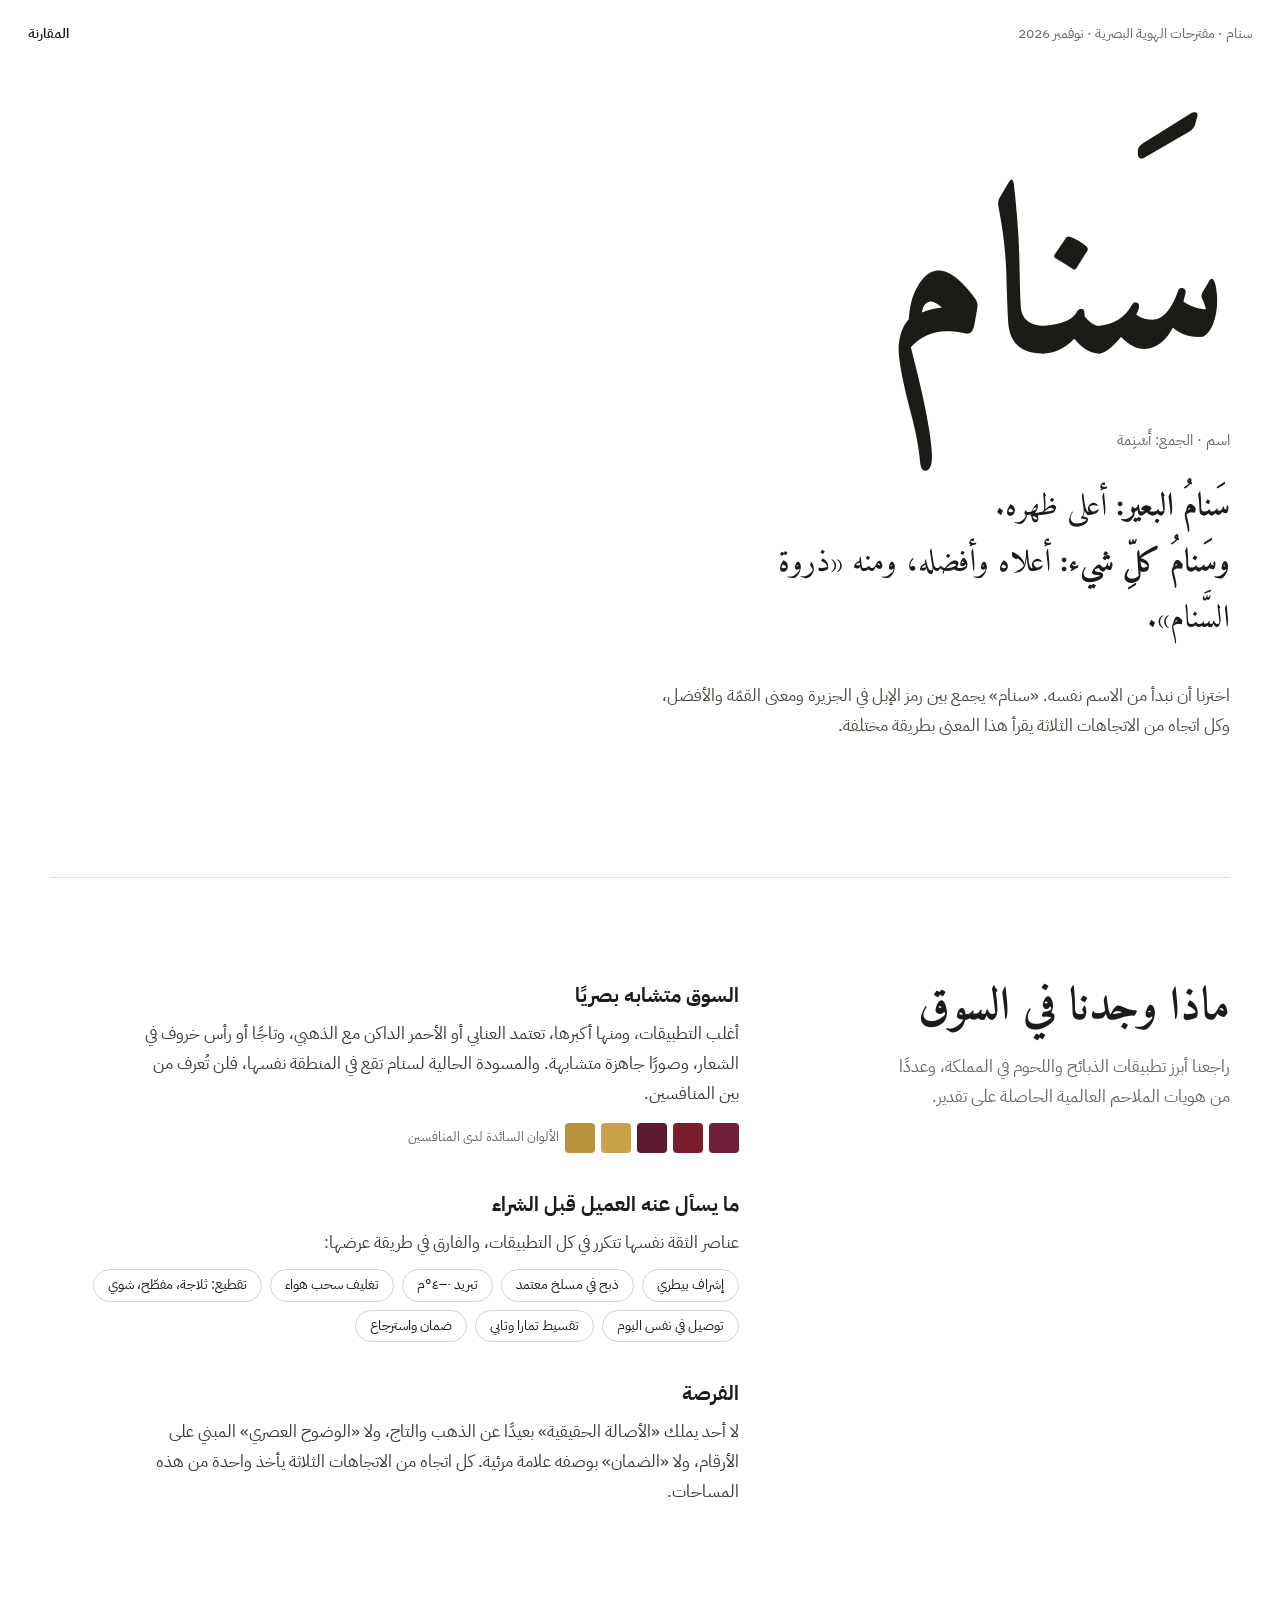
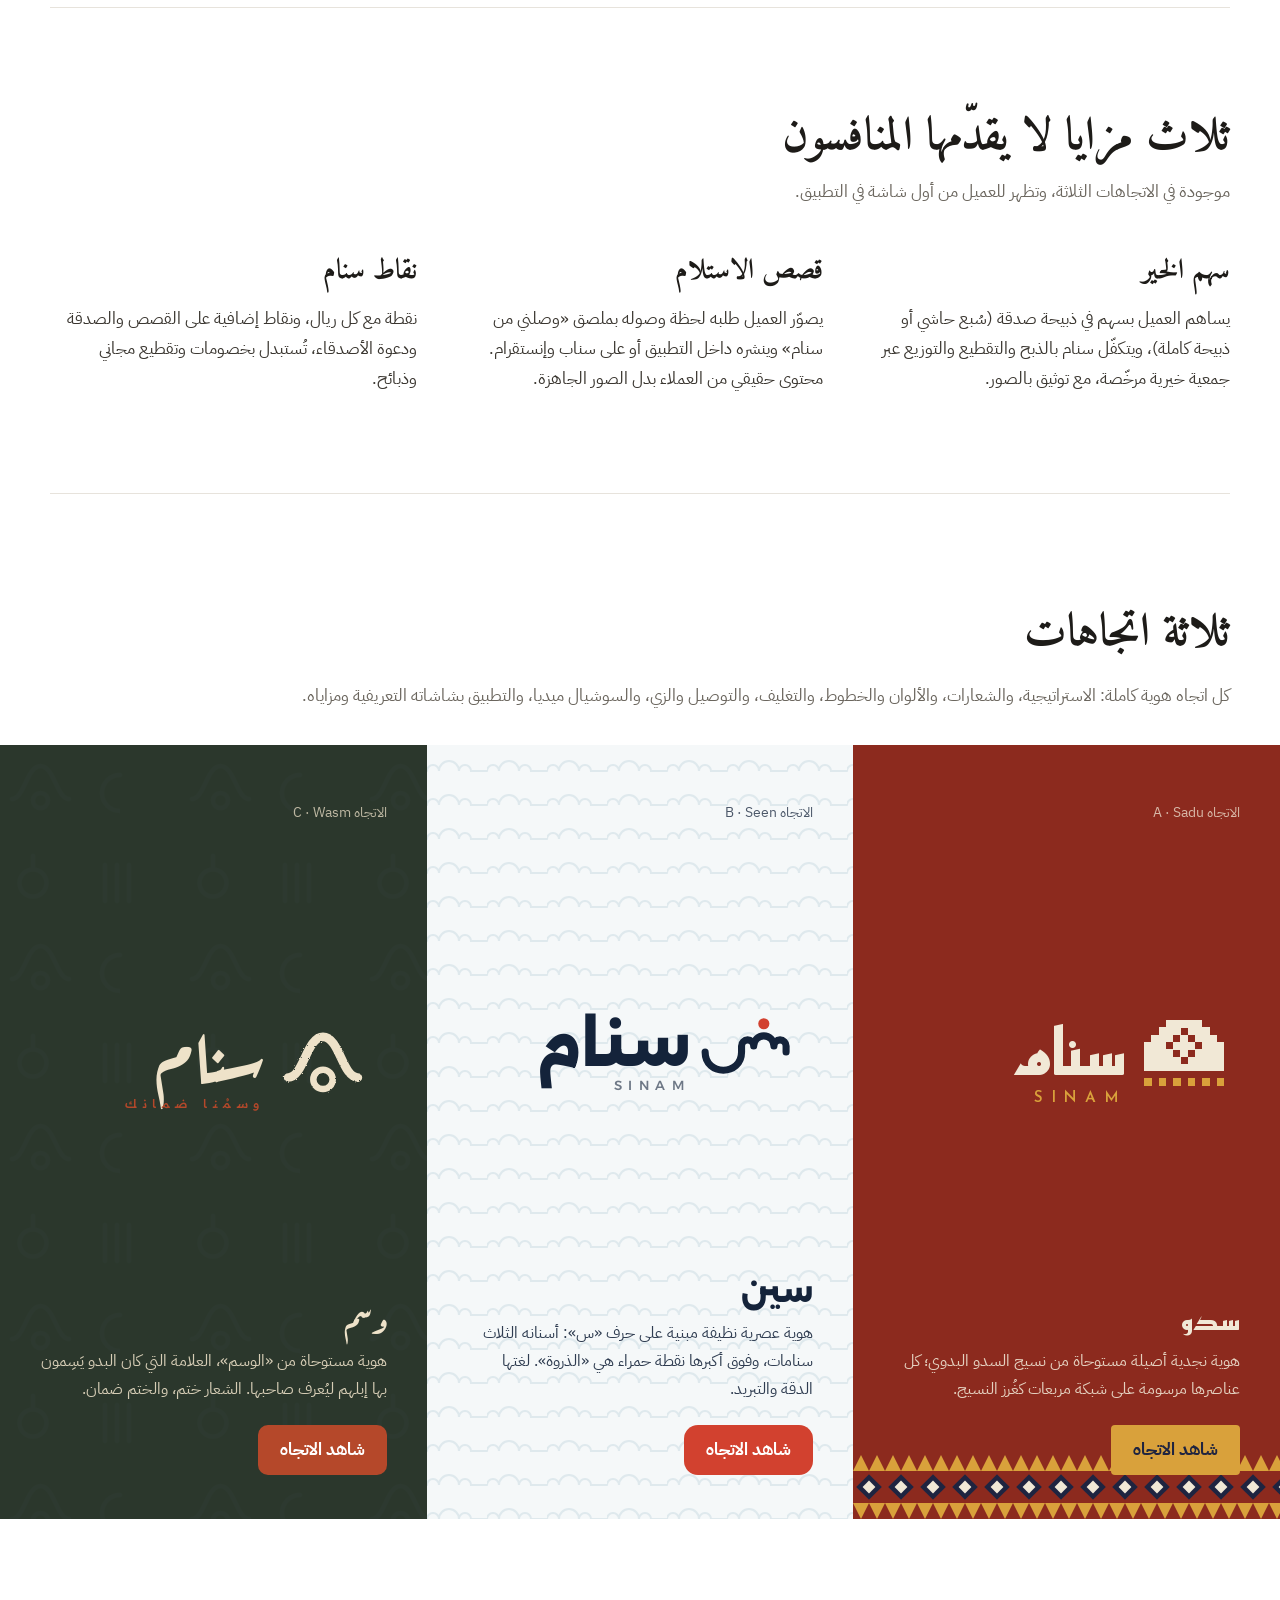
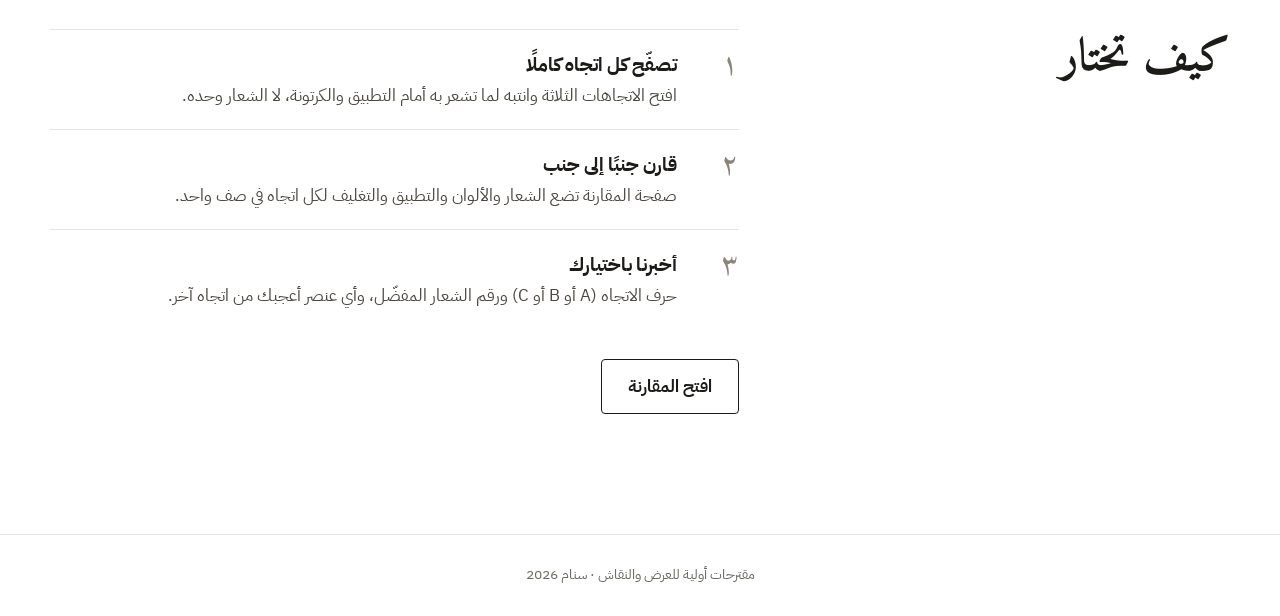
==== index.html @ 9f633818 "Sinam brand identity proposals" ====
<!doctype html>
<html lang="ar" dir="rtl">
<head>
<meta charset="utf-8">
<meta name="viewport" content="width=device-width,initial-scale=1">
<meta name="robots" content="noindex,nofollow">
<title>سنام — مقترحات الهوية البصرية</title>
<link rel="preconnect" href="https://fonts.googleapis.com"><link rel="preconnect" href="https://fonts.gstatic.com" crossorigin>
<link rel="stylesheet" href="https://fonts.googleapis.com/css2?family=IBM+Plex+Sans+Arabic:wght@400;500;600;700&family=Amiri:wght@400;700&family=Reem+Kufi:wght@500;700&family=Alexandria:wght@500;800&family=Aref+Ruqaa:wght@700&family=Readex+Pro:wght@500&display=swap">
<style>
*,*::before,*::after{box-sizing:border-box}
html{scroll-behavior:smooth}
@media (prefers-reduced-motion:reduce){html{scroll-behavior:auto}}
body{margin:0;font-family:'IBM Plex Sans Arabic',sans-serif;color:#1d1b18;background:#fff;line-height:1.75;font-size:17px}
svg{display:block;max-width:100%;direction:ltr}
a{color:inherit}
:focus-visible{outline:3px solid #b5482a;outline-offset:3px}
.wrap{max-width:1180px;margin:0 auto;padding:0 28px}
.top{display:flex;justify-content:space-between;align-items:center;padding:22px 28px;font-size:14px;color:#6b665e}
.top a{text-decoration:none;color:#1d1b18;font-weight:600}

/* dictionary-entry opening */
.entry{padding:110px 0 120px;border-bottom:1px solid #e7e3dc}
.entry .w{font-family:'Amiri',serif;font-weight:700;font-size:clamp(110px,18vw,230px);line-height:1;margin:0}
.entry .pron{font-size:15px;color:#6b665e;margin:18px 0 26px}
.entry .def{font-family:'Amiri',serif;font-size:clamp(24px,2.8vw,32px);line-height:1.75;max-width:30ch;margin:0}
.entry .def b{font-weight:700}
.entry .use{margin-top:34px;max-width:58ch;color:#4b463f}

/* research */
.research{padding:100px 0;display:grid;grid-template-columns:1fr 1.6fr;gap:60px;border-bottom:1px solid #e7e3dc}
.research h2,.how h2{font-family:'Amiri',serif;font-size:clamp(32px,4vw,46px);line-height:1.3;margin:0}
.research .lead{color:#6b665e;margin-top:14px;max-width:34ch}
.finds{display:flex;flex-direction:column;gap:34px}
.find h3{margin:0 0 6px;font-size:20px}
.find p{margin:0;max-width:60ch;color:#3a3630}
.chips{display:flex;flex-wrap:wrap;gap:8px;margin-top:12px}
.chips span{border:1px solid #d9d3c8;padding:3px 14px;border-radius:20px;font-size:14px}
.crowd{display:flex;gap:6px;margin-top:14px;align-items:center;font-size:13px;color:#6b665e}
.crowd i{width:30px;height:30px;border-radius:4px;display:block}

/* triptych */
.tri-h{padding:100px 0 34px}
.tri-h h2{font-family:'Amiri',serif;font-size:clamp(32px,4vw,46px);margin:0}
.tri-h p{color:#6b665e;margin:6px 0 0}
.tri{display:grid;grid-template-columns:repeat(3,1fr);min-height:86vh}
.panel{position:relative;display:flex;flex-direction:column;padding:56px 40px 44px;text-decoration:none;overflow:hidden;isolation:isolate}
.panel .pat{position:absolute;inset:auto 0 0 0;height:64px;z-index:-1}
.panel .lt{font-size:14px;opacity:.75}
.panel .lg{margin:auto 0;padding:40px 0}
.panel .lg svg{width:100%;max-width:330px;margin:0 auto}
.panel h3{font-size:30px;margin:0;line-height:1.3}
.panel p{margin:8px 0 22px;opacity:.88;font-size:16px;max-width:38ch}
.panel .go{align-self:flex-start;font-weight:700;padding:10px 22px;border-radius:4px}
.panel:hover .go,.panel:focus-visible .go{text-decoration:underline}
.p-sadu{background:#8C2A1E;color:#F1E8D6}.p-sadu .go{background:#D9A13B;color:#1F2440}.p-sadu h3{font-family:'Reem Kufi'}
.p-seen{background:#F5F8F9;color:#14233A}.p-seen .go{background:#D2412F;color:#fff;border-radius:14px}.p-seen h3{font-family:'Alexandria';font-weight:800}
.p-seen .pat{inset:0;height:auto;opacity:.9}
.p-wasm{background:#2E3A2C;color:#EEE2C9}.p-wasm .go{background:#B5482A;color:#fff;border-radius:10px}.p-wasm h3{font-family:'Aref Ruqaa'}
.p-wasm .pat{inset:0;height:auto;opacity:.07;filter:invert(1)}

/* how to choose */
.how{padding:110px 0 120px;display:grid;grid-template-columns:1fr 1.6fr;gap:60px}
.how ol{margin:0;padding:0;list-style:none;counter-reset:s}
.how li{counter-increment:s;display:grid;grid-template-columns:52px 1fr;gap:10px;padding:18px 0;border-top:1px solid #e7e3dc}
.how li::before{content:counter(s,arabic-indic);font-family:'Amiri',serif;font-size:30px;line-height:1.2;color:#8a8378}
.how li b{display:block;font-size:19px}
.how li span{color:#4b463f}
.cmp{display:inline-block;margin-top:30px;padding:12px 26px;border:1.5px solid #1d1b18;border-radius:4px;text-decoration:none;font-weight:700}
.feat{padding:100px 0;border-bottom:1px solid #e7e3dc}
.feat h2{font-family:'Amiri',serif;font-size:clamp(32px,4vw,46px);line-height:1.3;margin:0}
.feat .lead{color:#6b665e;margin:10px 0 40px}
.feats{display:grid;grid-template-columns:repeat(3,1fr);gap:40px}
.feats h3{font-family:'Amiri',serif;font-size:28px;margin:0 0 8px}
.feats p{margin:0;color:#3a3630}
@media (max-width:900px){.feats{grid-template-columns:1fr}}
footer{border-top:1px solid #e7e3dc;padding:28px;text-align:center;font-size:14px;color:#6b665e}
@media (max-width:900px){.research,.how{grid-template-columns:1fr;gap:30px}.tri{grid-template-columns:1fr}.panel{min-height:80vh}}
</style>
</head>
<body>
<header class="top"><span>سنام · مقترحات الهوية البصرية · نوفمبر 2026</span><a href="compare/">المقارنة</a></header>

<main>
<section class="entry wrap">
  <h1 class="w">سَنام</h1>
  <div class="pron">اسم · الجمع: أَسْنِمة</div>
  <p class="def"><b>سَنامُ البعير:</b> أعلى ظهره.<br><b>وسَنامُ كلِّ شيء:</b> أعلاه وأفضله، ومنه «ذروة السَّنام».</p>
  <p class="use">اخترنا أن نبدأ من الاسم نفسه. «سنام» يجمع بين رمز الإبل في الجزيرة ومعنى القمّة والأفضل، وكل اتجاه من الاتجاهات الثلاثة يقرأ هذا المعنى بطريقة مختلفة.</p>
</section>

<section class="research wrap" aria-labelledby="r-h">
  <div><h2 id="r-h">ماذا وجدنا في السوق</h2><p class="lead">راجعنا أبرز تطبيقات الذبائح واللحوم في المملكة، وعددًا من هويات الملاحم العالمية الحاصلة على تقدير.</p></div>
  <div class="finds">
    <div class="find"><h3>السوق متشابه بصريًا</h3>
      <p>أغلب التطبيقات، ومنها أكبرها، تعتمد العنابي أو الأحمر الداكن مع الذهبي، وتاجًا أو رأس خروف في الشعار، وصورًا جاهزة متشابهة. والمسودة الحالية لسنام تقع في المنطقة نفسها، فلن تُعرف من بين المنافسين.</p>
      <div class="crowd" aria-hidden="true"><i style="background:#6E1F3A"></i><i style="background:#7A1E2C"></i><i style="background:#5C1A2E"></i><i style="background:#C9A24A"></i><i style="background:#B8923C"></i><span>الألوان السائدة لدى المنافسين</span></div></div>
    <div class="find"><h3>ما يسأل عنه العميل قبل الشراء</h3>
      <p>عناصر الثقة نفسها تتكرر في كل التطبيقات، والفارق في طريقة عرضها:</p>
      <div class="chips"><span>إشراف بيطري</span><span>ذبح في مسلخ معتمد</span><span>تبريد ٠–٤°م</span><span>تغليف سحب هواء</span><span>تقطيع: ثلاجة، مفطّح، شوي</span><span>توصيل في نفس اليوم</span><span>تقسيط تمارا وتابي</span><span>ضمان واسترجاع</span></div></div>
    <div class="find"><h3>الفرصة</h3>
      <p>لا أحد يملك «الأصالة الحقيقية» بعيدًا عن الذهب والتاج، ولا «الوضوح العصري» المبني على الأرقام، ولا «الضمان» بوصفه علامة مرئية. كل اتجاه من الاتجاهات الثلاثة يأخذ واحدة من هذه المساحات.</p></div>
  </div>
</section>

<section class="feat wrap" aria-labelledby="f-h">
  <h2 id="f-h">ثلاث مزايا لا يقدّمها المنافسون</h2>
  <p class="lead">موجودة في الاتجاهات الثلاثة، وتظهر للعميل من أول شاشة في التطبيق.</p>
  <div class="feats">
    <div><h3>سهم الخير</h3><p>يساهم العميل بسهم في ذبيحة صدقة (سُبع حاشي أو ذبيحة كاملة)، ويتكفّل سنام بالذبح والتقطيع والتوزيع عبر جمعية خيرية مرخّصة، مع توثيق بالصور.</p></div>
    <div><h3>قصص الاستلام</h3><p>يصوّر العميل طلبه لحظة وصوله بملصق «وصلني من سنام» وينشره داخل التطبيق أو على سناب وإنستقرام. محتوى حقيقي من العملاء بدل الصور الجاهزة.</p></div>
    <div><h3>نقاط سنام</h3><p>نقطة مع كل ريال، ونقاط إضافية على القصص والصدقة ودعوة الأصدقاء، تُستبدل بخصومات وتقطيع مجاني وذبائح.</p></div>
  </div>
</section>

<section class="tri-h wrap"><h2>ثلاثة اتجاهات</h2><p>كل اتجاه هوية كاملة: الاستراتيجية، والشعارات، والألوان والخطوط، والتغليف، والتوصيل والزي، والسوشيال ميديا، والتطبيق بشاشاته التعريفية ومزاياه.</p></section>
<div class="tri" id="tri"></div>

<section class="how wrap" aria-labelledby="h-h">
  <h2 id="h-h">كيف تختار</h2>
  <div>
    <ol>
      <li><div><b>تصفّح كل اتجاه كاملًا</b><span>افتح الاتجاهات الثلاثة وانتبه لما تشعر به أمام التطبيق والكرتونة، لا الشعار وحده.</span></div></li>
      <li><div><b>قارن جنبًا إلى جنب</b><span>صفحة المقارنة تضع الشعار والألوان والتطبيق والتغليف لكل اتجاه في صف واحد.</span></div></li>
      <li><div><b>أخبرنا باختيارك</b><span>حرف الاتجاه (A أو B أو C) ورقم الشعار المفضّل، وأي عنصر أعجبك من اتجاه آخر.</span></div></li>
    </ol>
    <a class="cmp" href="compare/">افتح المقارنة</a>
  </div>
</section>
</main>
<footer>مقترحات أولية للعرض والنقاش · سنام 2026</footer>

<script src="assets/brands.js"></script>
<script>
(function () {
  const B = window.BRANDS;
  const bg = (b) => `url('data:image/svg+xml;utf8,${encodeURIComponent(b.pattern(b.c))}')`;
  document.getElementById('tri').innerHTML = window.BRAND_ORDER.map(id => {
    const b = B[id], c = b.c, fg = id === 'seen' ? c.ink : c.paper;
    return `<a class="panel p-${id}" href="${id}/">
      <div class="pat" style="background-image:${bg(b)};background-size:auto ${id === 'sadu' ? 64 : id === 'seen' ? 34 : 180}px"></div>
      <span class="lt">الاتجاه ${b.letter} · ${b.latin}</span>
      <div class="lg">${b.logos[2].render({ fg, ac: c.a, k: 'hub' + id, bgOn: c.paper })}</div>
      <h3>${b.name}</h3><p>${b.summary}</p><span class="go">شاهد الاتجاه</span></a>`;
  }).join('');
})();
</script>
<svg width="0" height="0" style="position:absolute" aria-hidden="true"><filter id="rough"><feTurbulence type="fractalNoise" baseFrequency=".8" numOctaves="2" seed="3"/><feDisplacementMap in="SourceGraphic" scale="2.4"/></filter></svg>
</body>
</html>
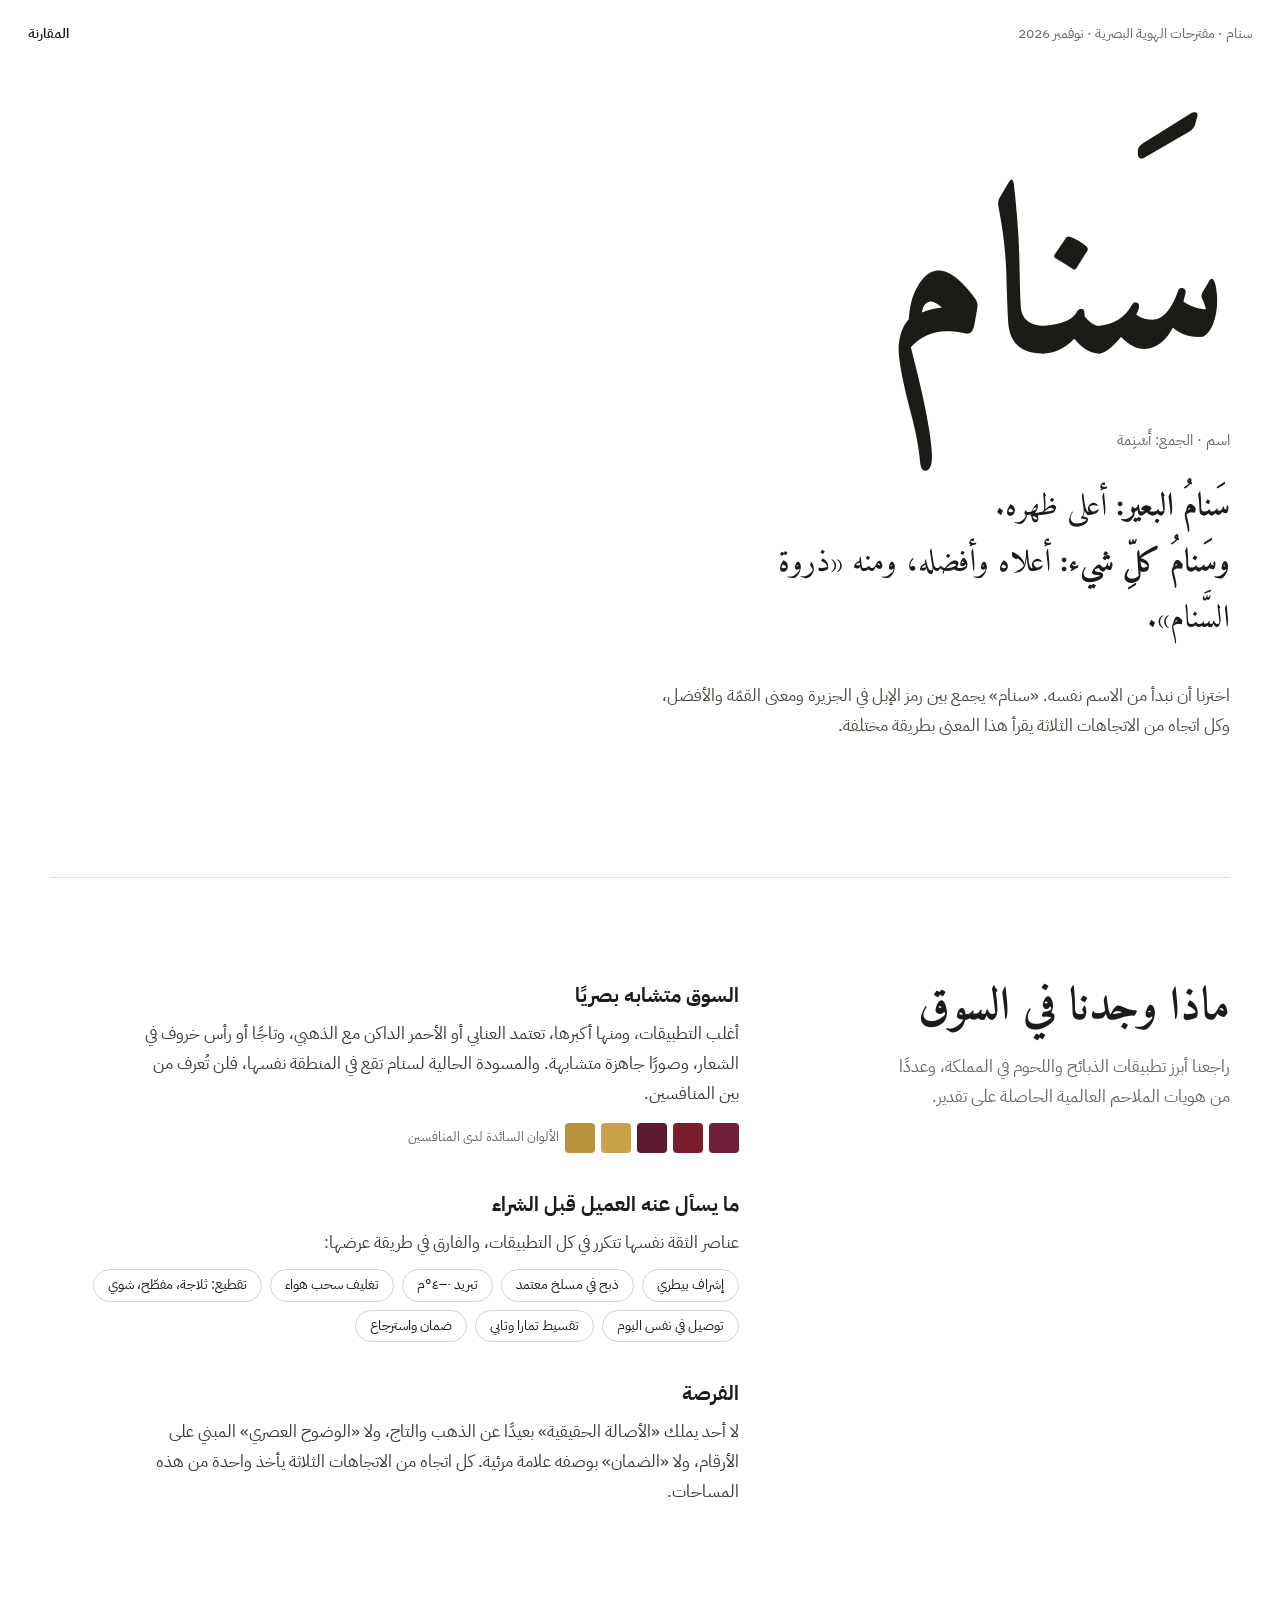
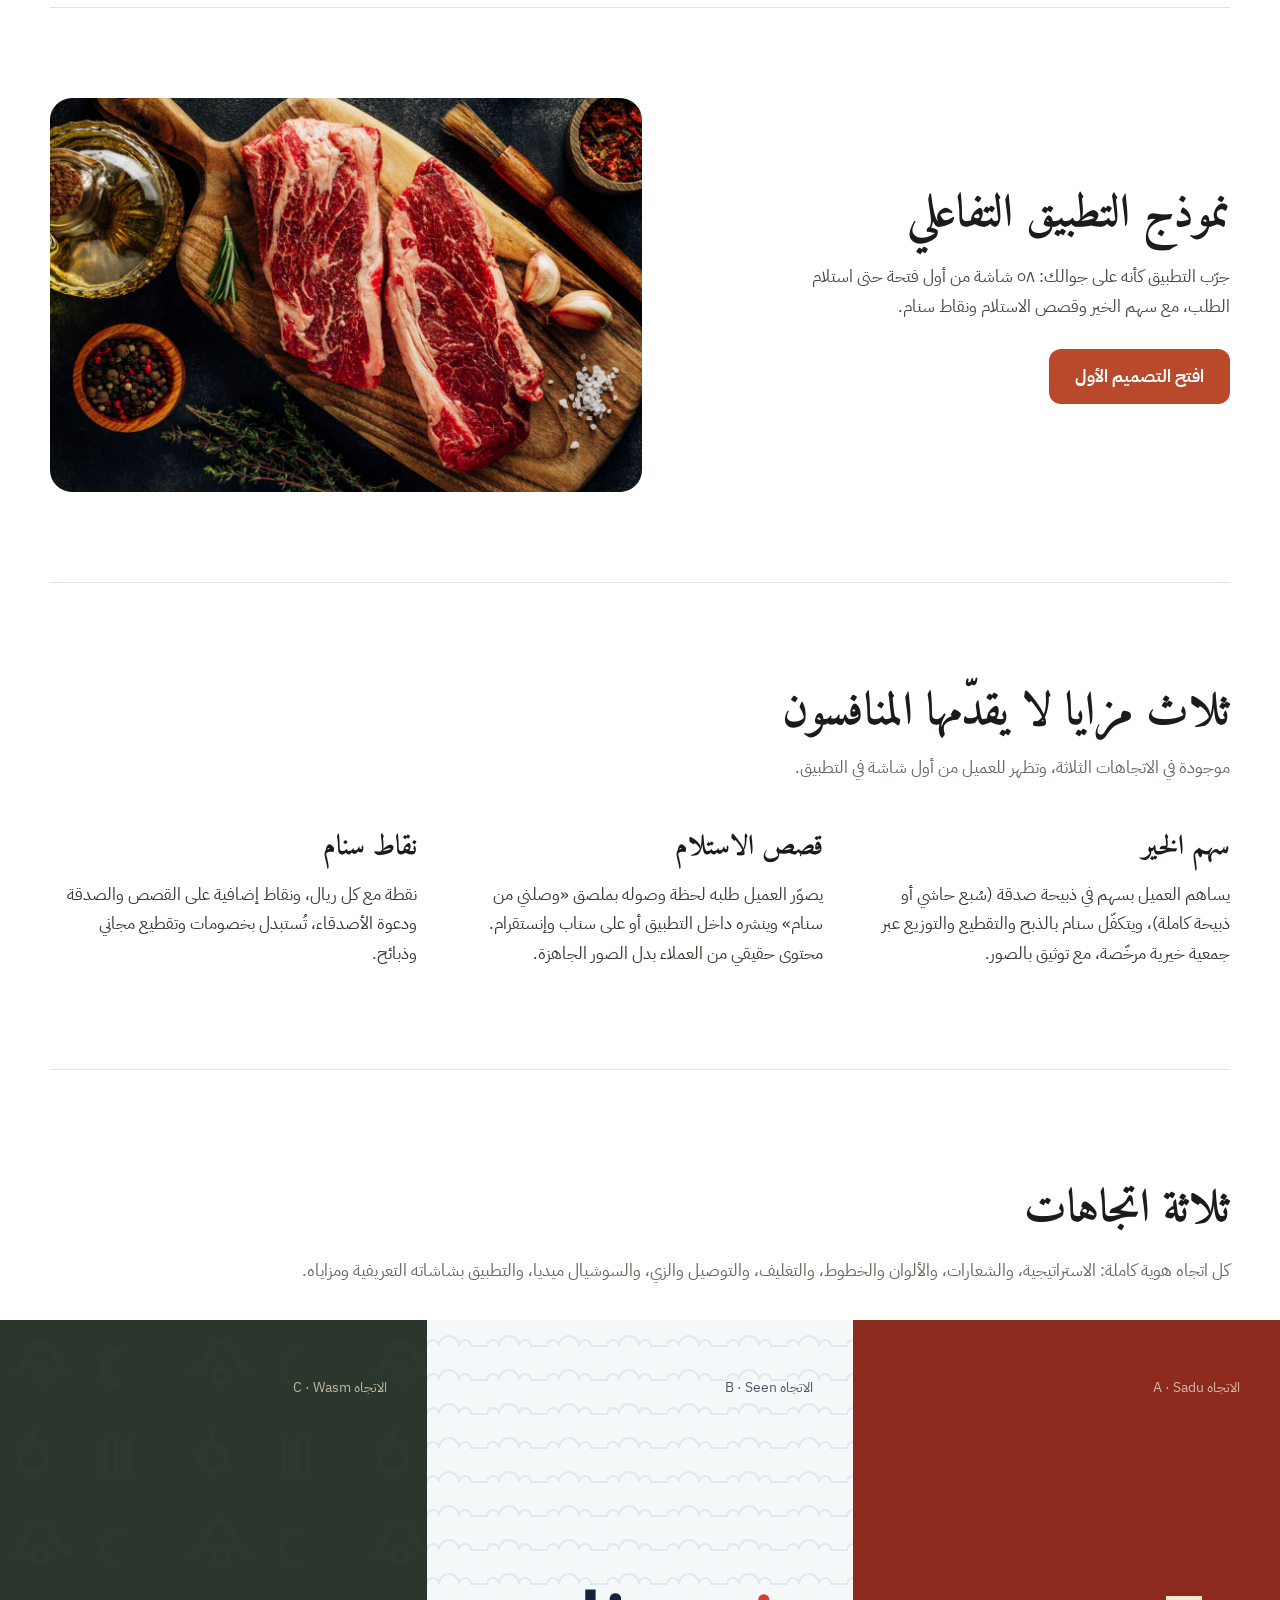
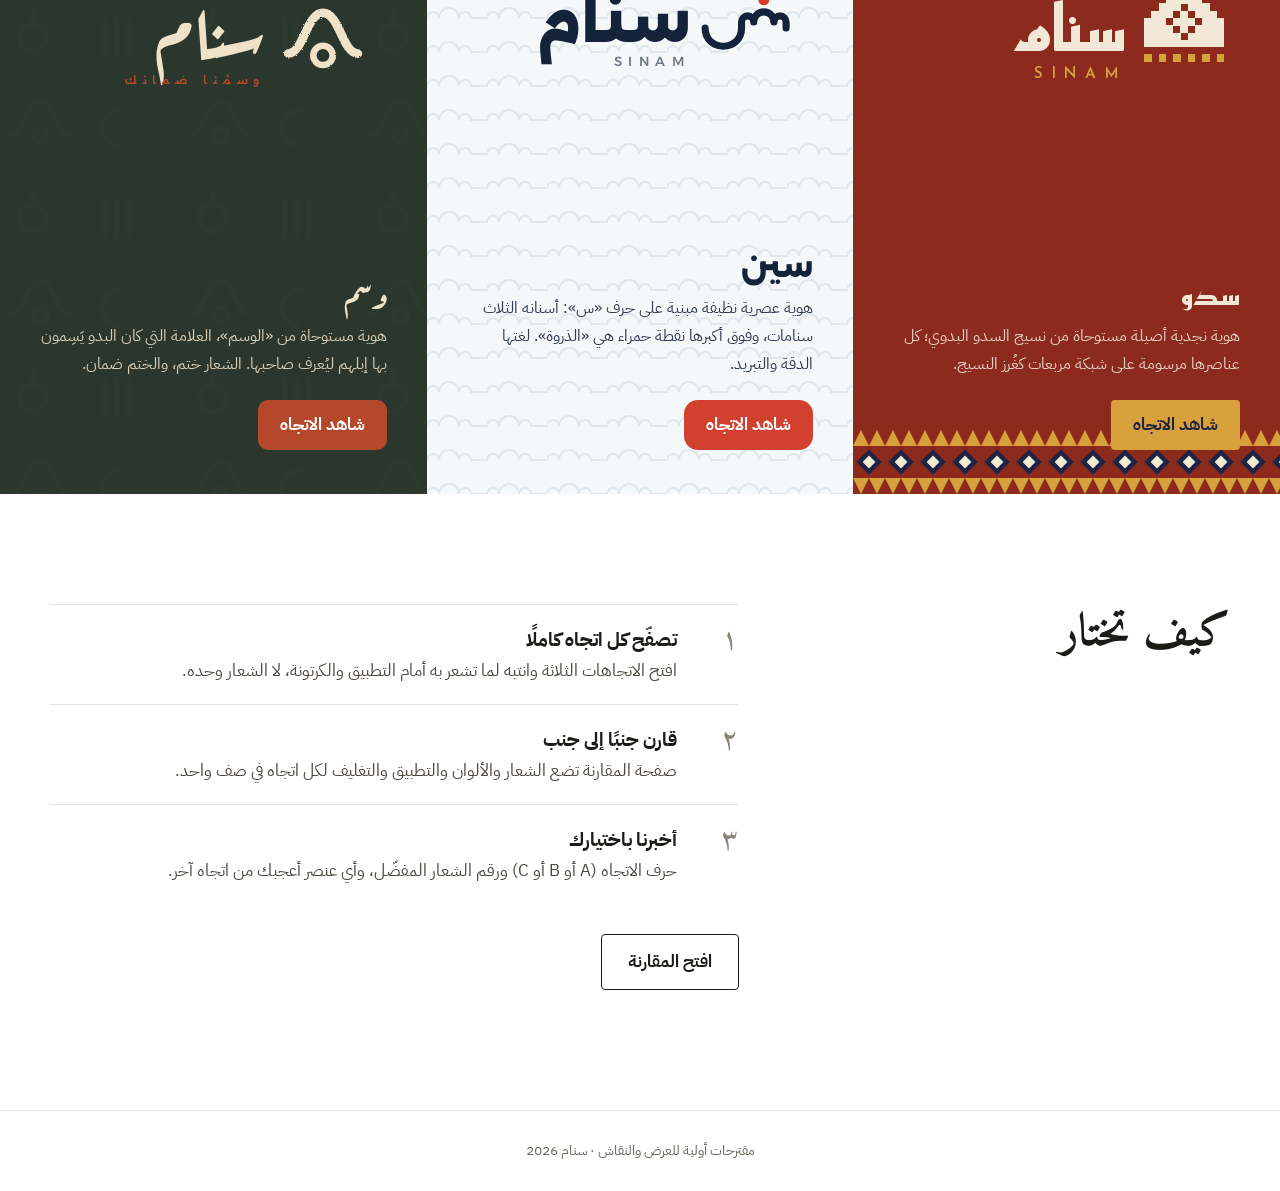
==== commit 518a10f4: "Add interactive app prototype, design 1 (58 screens) Co-Authored-By: Claude Opus 5.5 <noreply@anthro" ====
--- a/index.html
+++ b/index.html
@@ -67,6 +67,13 @@
 .how li b{display:block;font-size:19px}
 .how li span{color:#4b463f}
 .cmp{display:inline-block;margin-top:30px;padding:12px 26px;border:1.5px solid #1d1b18;border-radius:4px;text-decoration:none;font-weight:700}
+.proto{display:grid;grid-template-columns:1fr 1.1fr;gap:50px;align-items:center;padding:90px 0;border-bottom:1px solid #e7e3dc}
+.proto h2{font-family:'Amiri',serif;font-size:clamp(32px,4vw,46px);line-height:1.3;margin:0}
+.proto p{color:#4b463f;max-width:46ch}
+.proto .go{display:inline-block;margin-top:10px;padding:13px 26px;border-radius:12px;background:#B8492B;color:#fff;text-decoration:none;font-weight:700}
+.proto .shot{display:block;border-radius:22px;overflow:hidden;aspect-ratio:3/2}
+.proto .shot img{width:100%;height:100%;object-fit:cover}
+@media (max-width:900px){.proto{grid-template-columns:1fr}}
 .feat{padding:100px 0;border-bottom:1px solid #e7e3dc}
 .feat h2{font-family:'Amiri',serif;font-size:clamp(32px,4vw,46px);line-height:1.3;margin:0}
 .feat .lead{color:#6b665e;margin:10px 0 40px}
@@ -101,6 +108,12 @@
     <div class="find"><h3>الفرصة</h3>
       <p>لا أحد يملك «الأصالة الحقيقية» بعيدًا عن الذهب والتاج، ولا «الوضوح العصري» المبني على الأرقام، ولا «الضمان» بوصفه علامة مرئية. كل اتجاه من الاتجاهات الثلاثة يأخذ واحدة من هذه المساحات.</p></div>
   </div>
+</section>
+
+<section class="proto wrap" aria-labelledby="p-h">
+  <div class="pt"><h2 id="p-h">نموذج التطبيق التفاعلي</h2><p>جرّب التطبيق كأنه على جوالك: ٥٨ شاشة من أول فتحة حتى استلام الطلب، مع سهم الخير وقصص الاستلام ونقاط سنام.</p>
+  <a class="go" href="app/v1/">افتح التصميم الأول</a></div>
+  <a class="shot" href="app/v1/" aria-label="افتح نموذج التطبيق"><img src="app/img/steaks-dark.jpg" alt=""></a>
 </section>
 
 <section class="feat wrap" aria-labelledby="f-h">
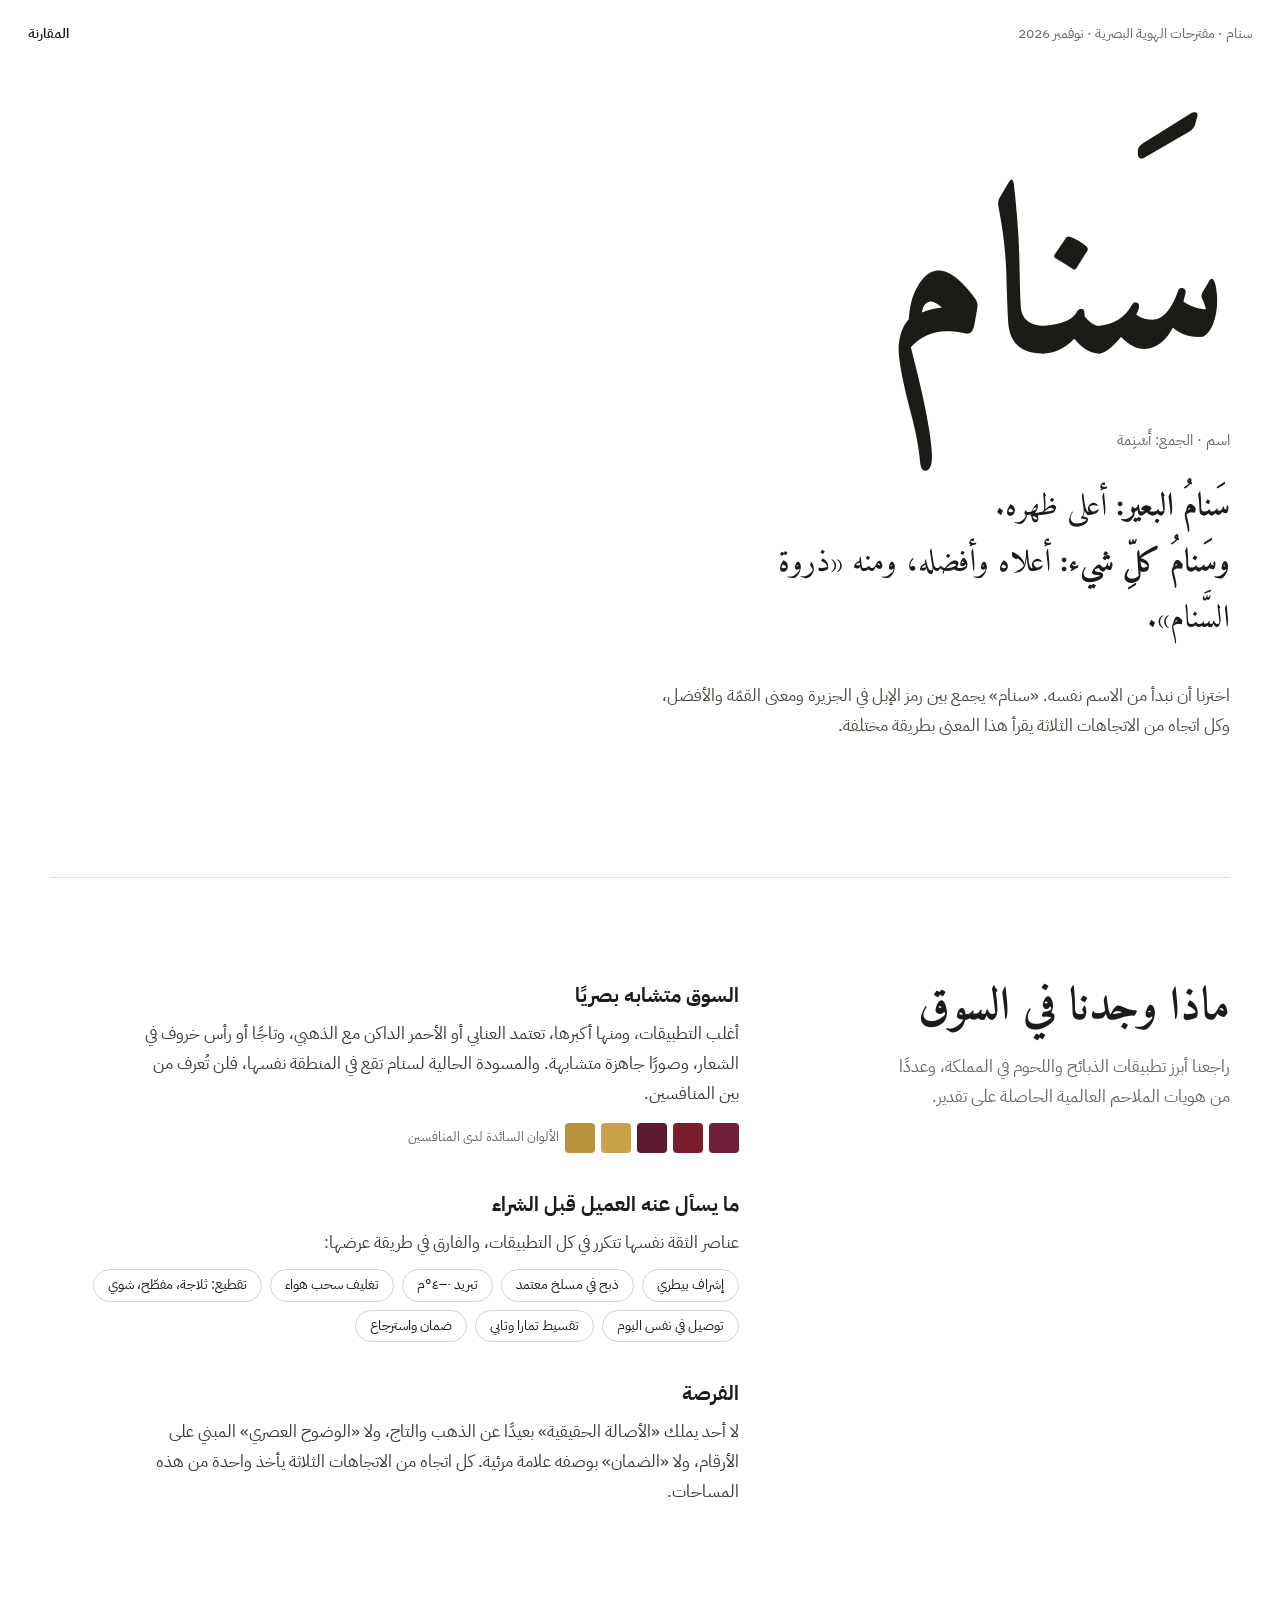
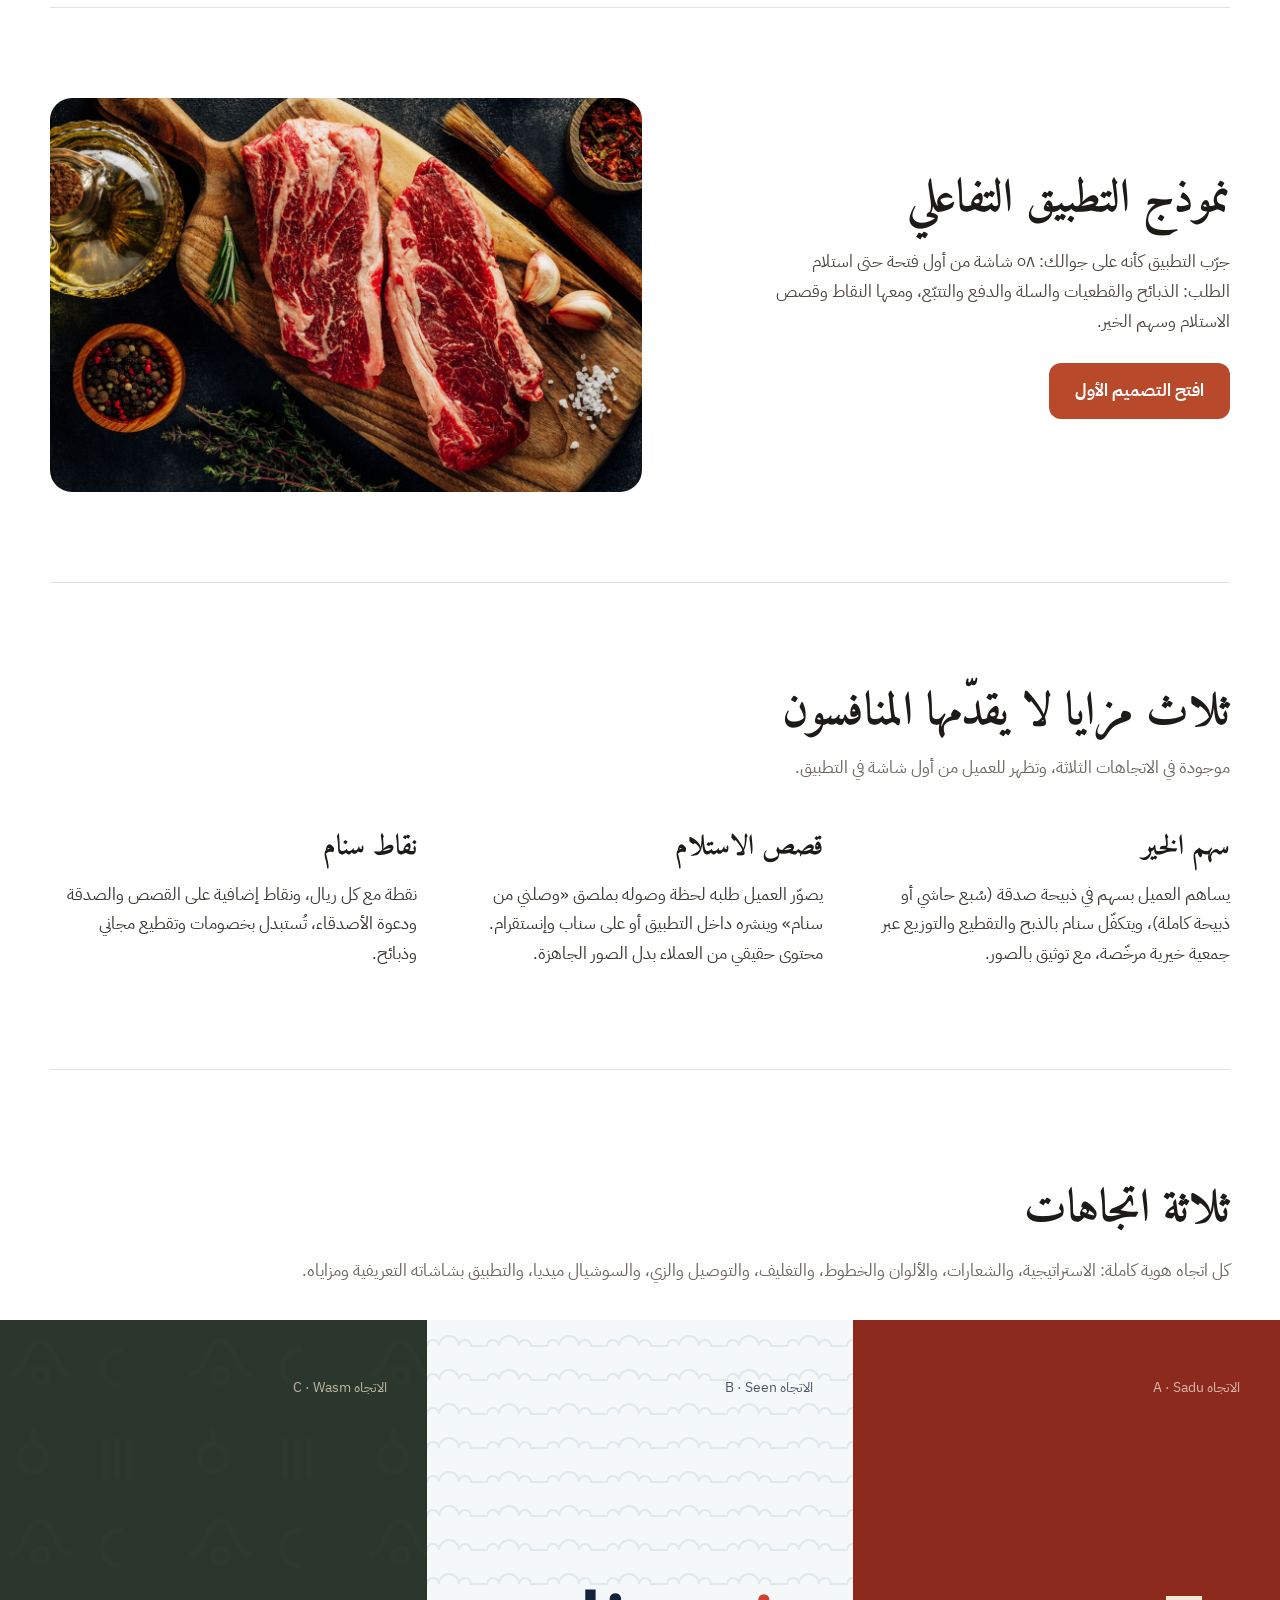
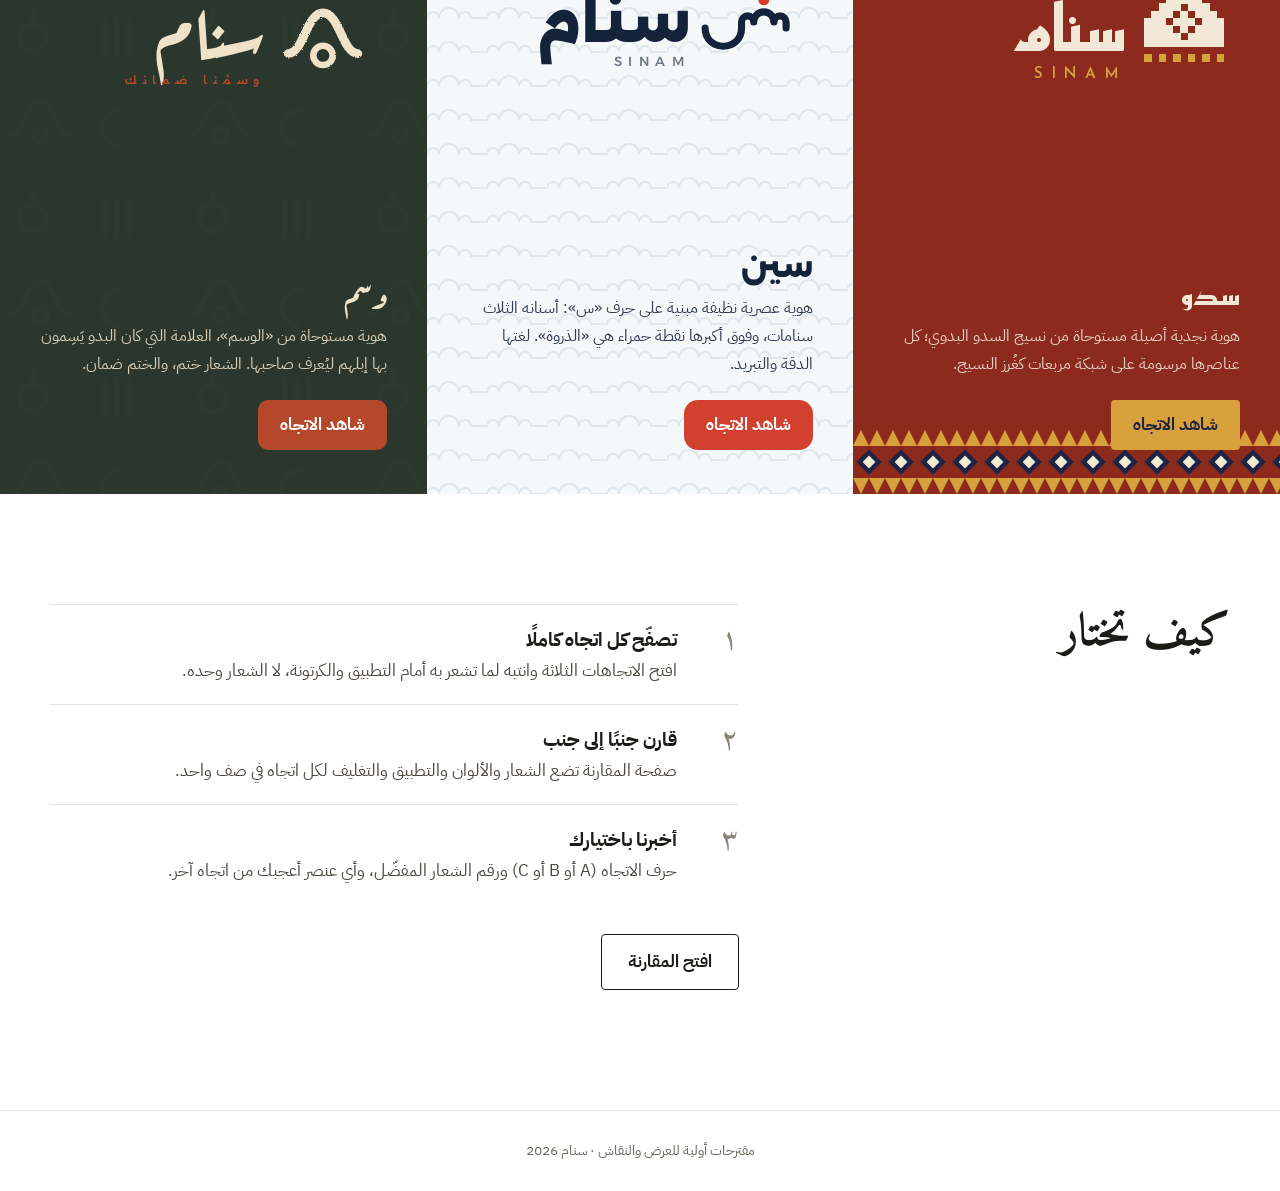
==== commit 45e27ba8: "Design 1: logo on splash/onboarding/home, meat-first onboarding, cart as centre tab Co-Authored-By: " ====
--- a/index.html
+++ b/index.html
@@ -111,7 +111,7 @@
 </section>
 
 <section class="proto wrap" aria-labelledby="p-h">
-  <div class="pt"><h2 id="p-h">نموذج التطبيق التفاعلي</h2><p>جرّب التطبيق كأنه على جوالك: ٥٨ شاشة من أول فتحة حتى استلام الطلب، مع سهم الخير وقصص الاستلام ونقاط سنام.</p>
+  <div class="pt"><h2 id="p-h">نموذج التطبيق التفاعلي</h2><p>جرّب التطبيق كأنه على جوالك: ٥٨ شاشة من أول فتحة حتى استلام الطلب: الذبائح والقطعيات والسلة والدفع والتتبّع، ومعها النقاط وقصص الاستلام وسهم الخير.</p>
   <a class="go" href="app/v1/">افتح التصميم الأول</a></div>
   <a class="shot" href="app/v1/" aria-label="افتح نموذج التطبيق"><img src="app/img/steaks-dark.jpg" alt=""></a>
 </section>
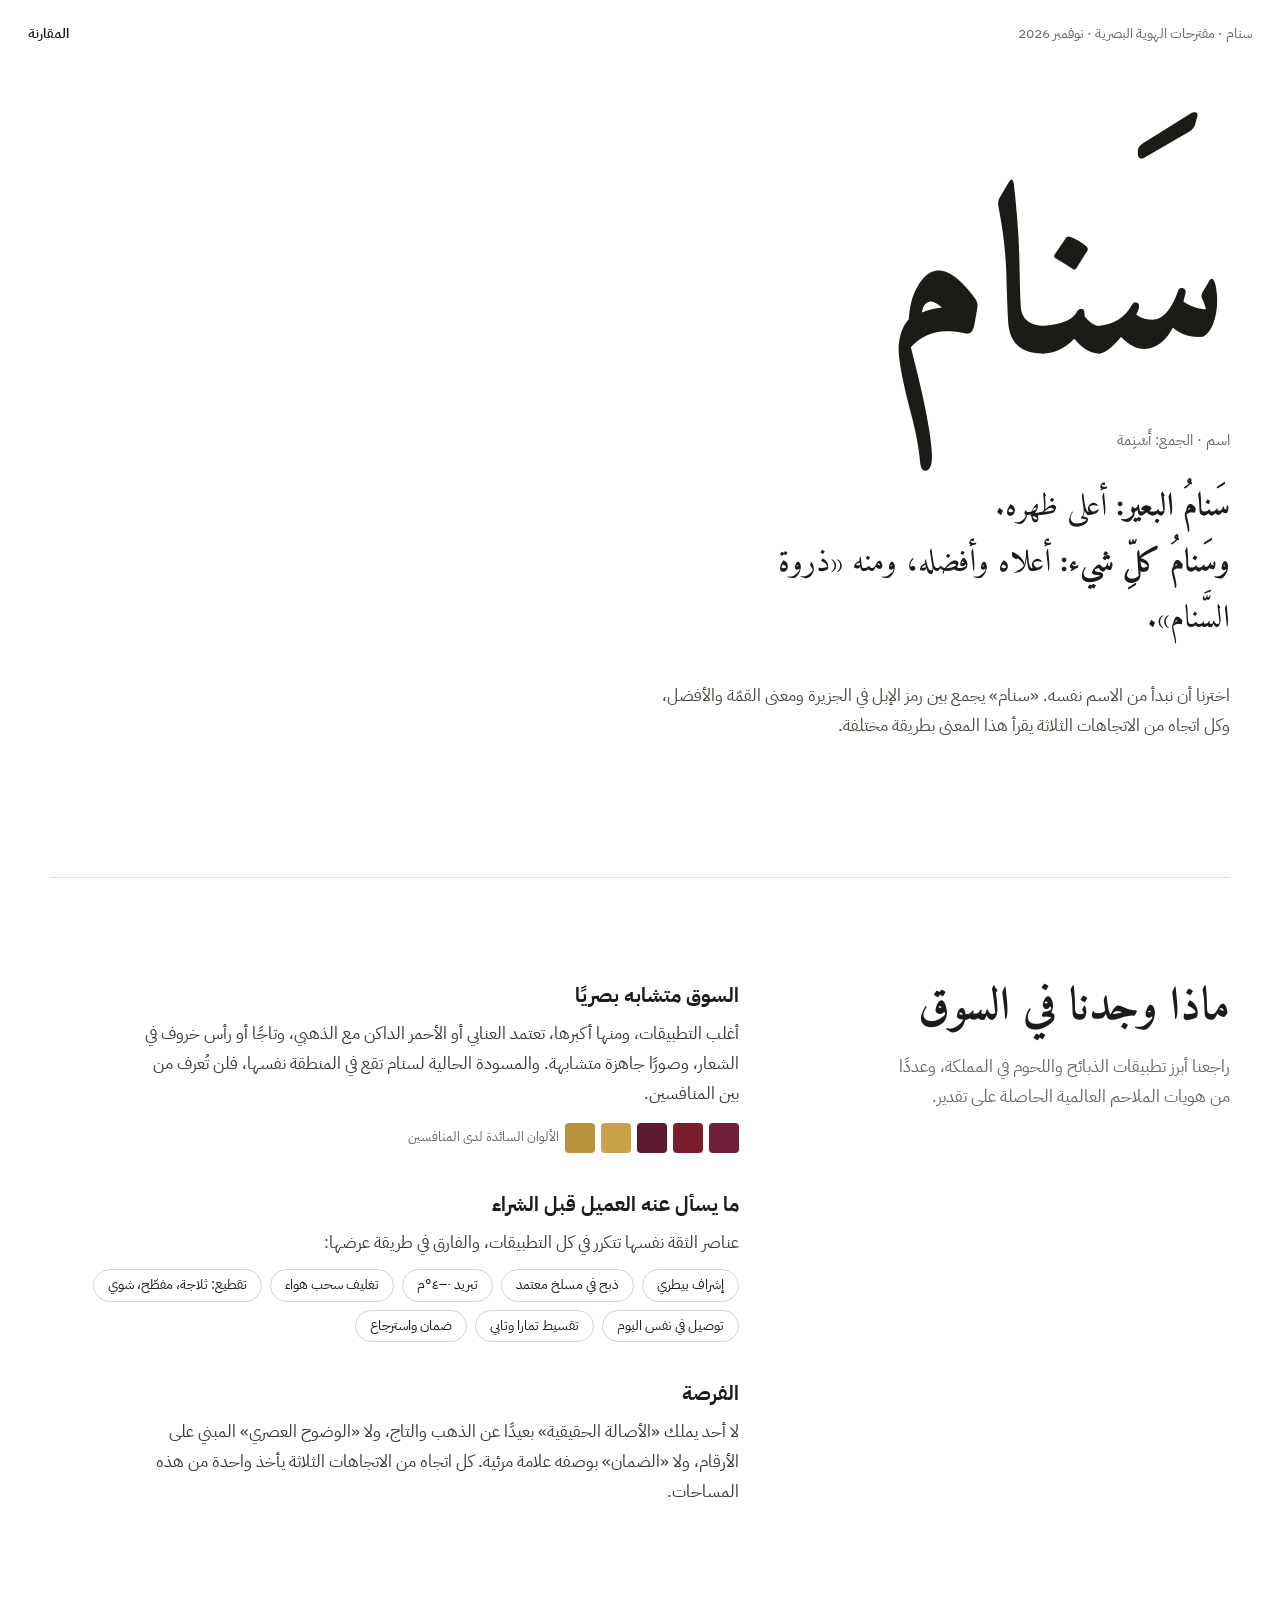
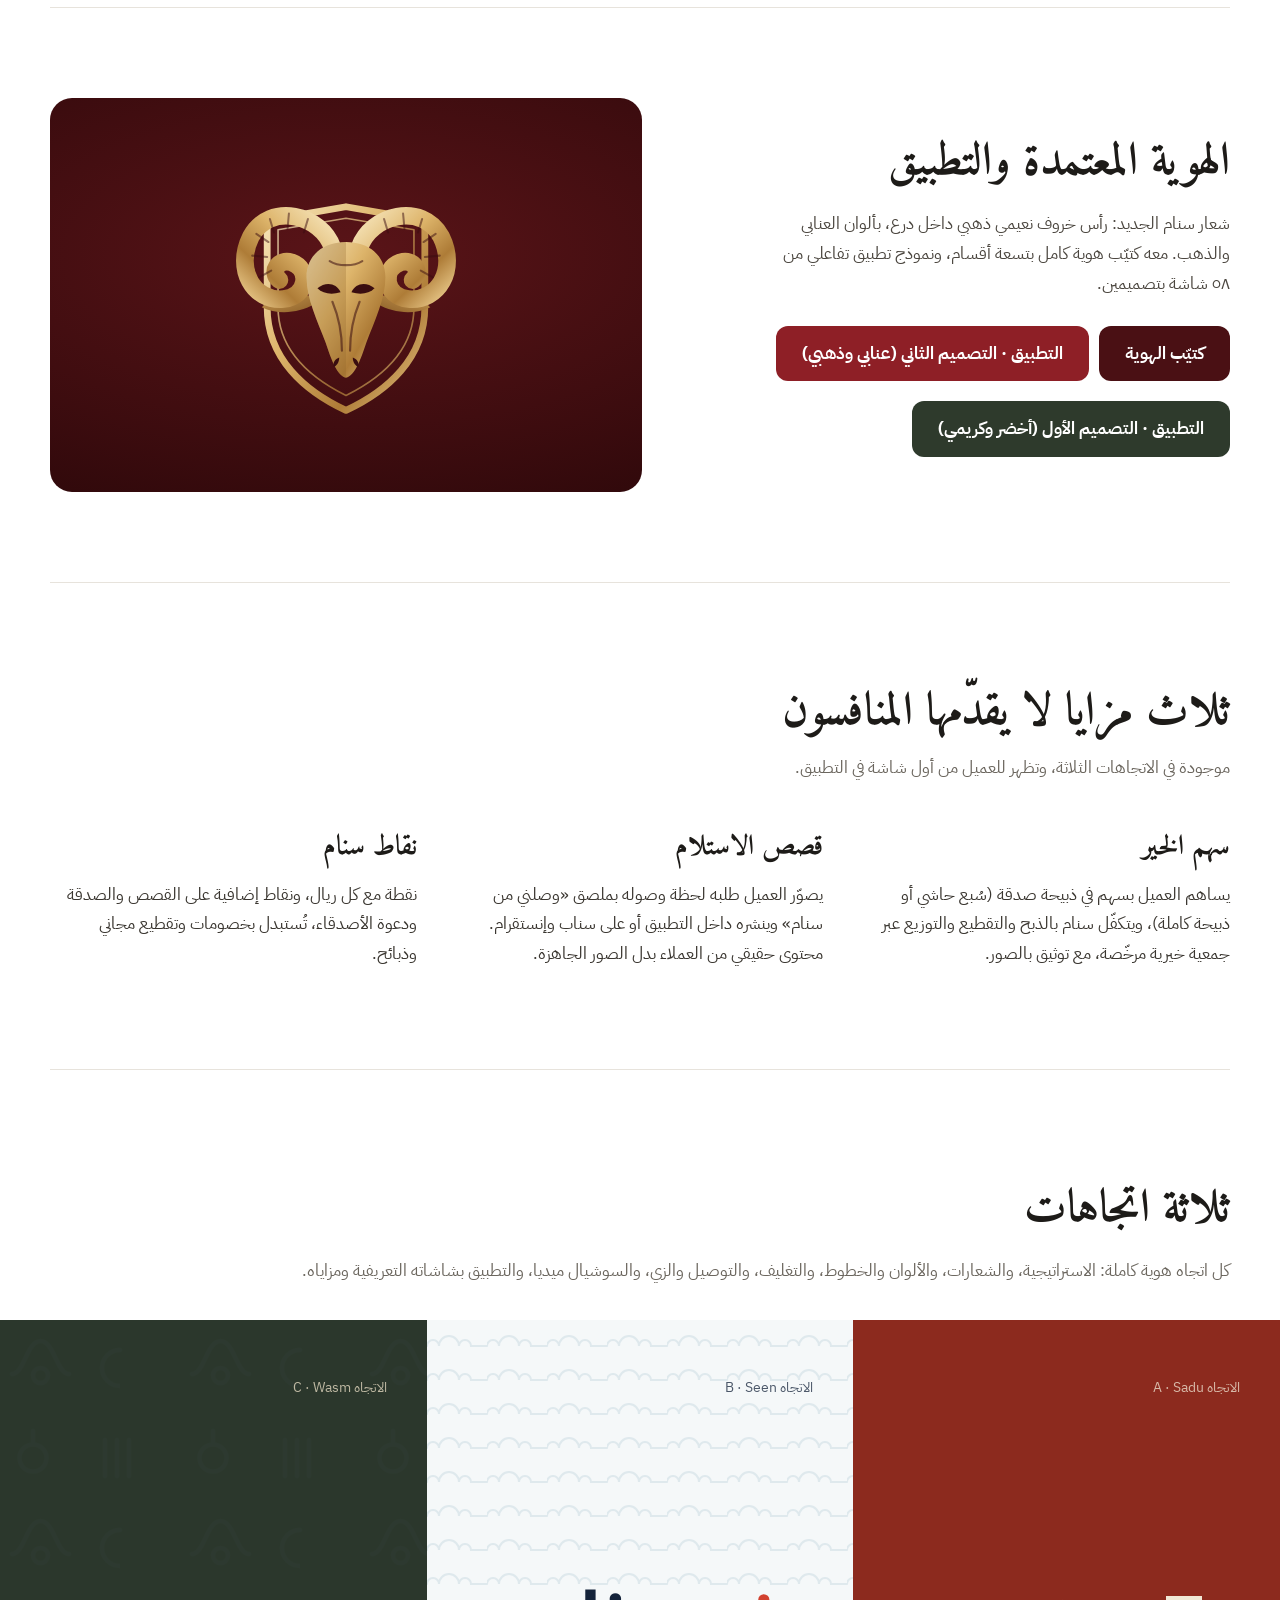
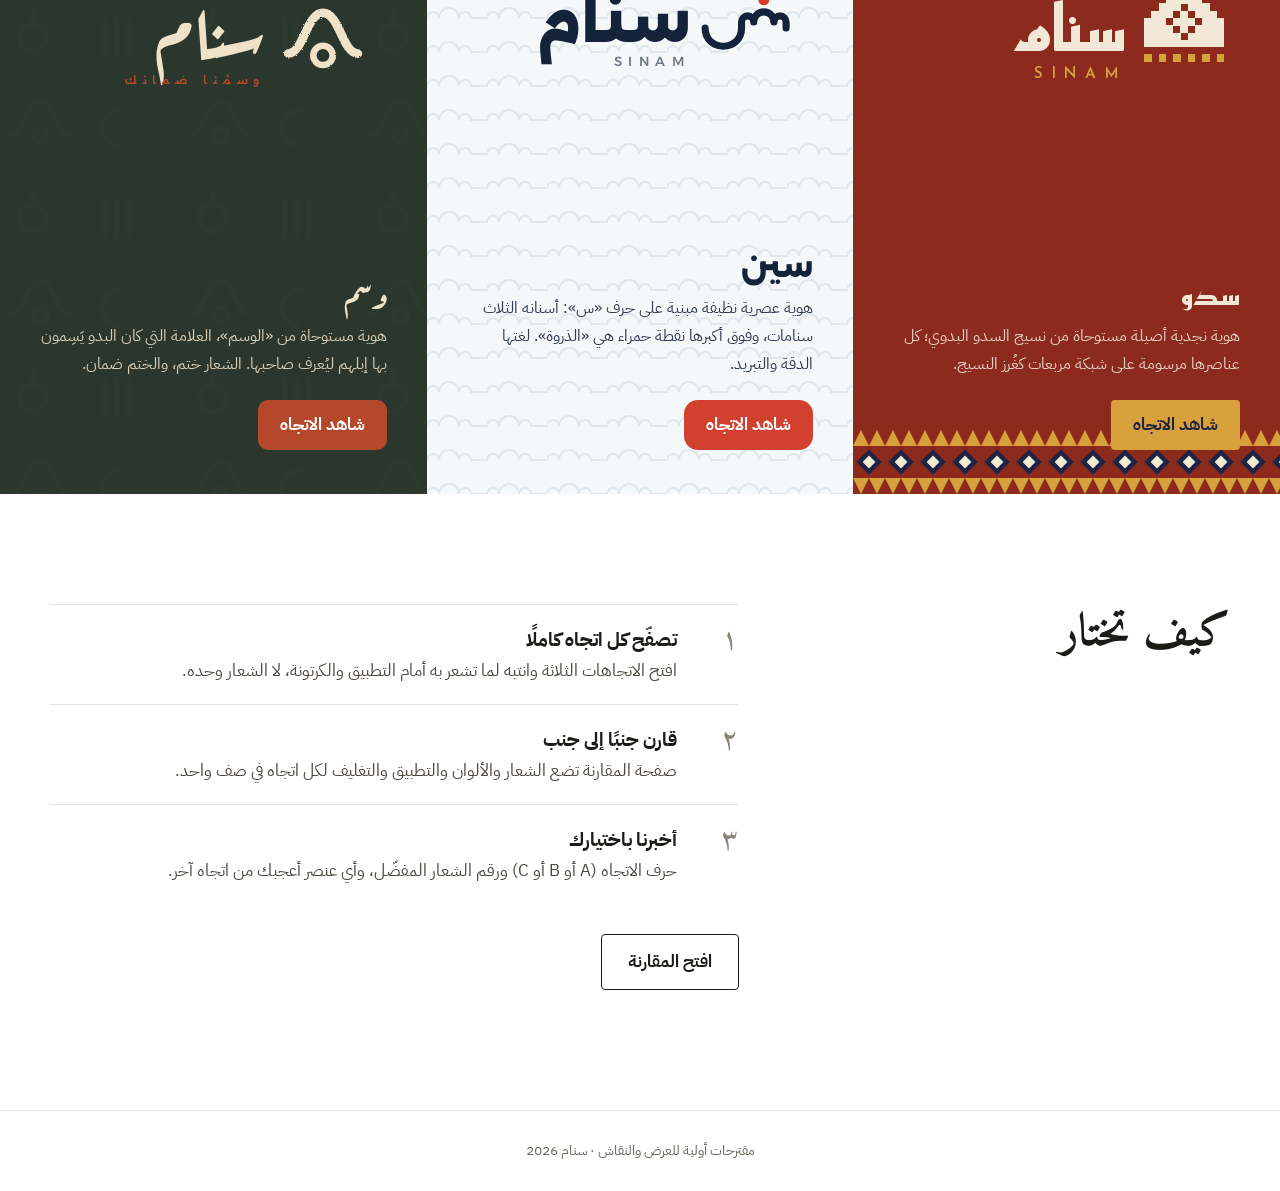
==== commit f15a392c: "Add design 2 app (burgundy & gold) and full brand book for the ram identity Co-Authored-By: Claude O" ====
--- a/index.html
+++ b/index.html
@@ -111,9 +111,13 @@
 </section>
 
 <section class="proto wrap" aria-labelledby="p-h">
-  <div class="pt"><h2 id="p-h">نموذج التطبيق التفاعلي</h2><p>جرّب التطبيق كأنه على جوالك: ٥٨ شاشة من أول فتحة حتى استلام الطلب: الذبائح والقطعيات والسلة والدفع والتتبّع، ومعها النقاط وقصص الاستلام وسهم الخير.</p>
-  <a class="go" href="app/v1/">افتح التصميم الأول</a></div>
-  <a class="shot" href="app/v1/" aria-label="افتح نموذج التطبيق"><img src="app/img/steaks-dark.jpg" alt=""></a>
+  <div class="pt"><h2 id="p-h">الهوية المعتمدة والتطبيق</h2><p>شعار سنام الجديد: رأس خروف نعيمي ذهبي داخل درع، بألوان العنابي والذهب. معه كتيّب هوية كامل بتسعة أقسام، ونموذج تطبيق تفاعلي من ٥٨ شاشة بتصميمين.</p>
+  <div style="display:flex;gap:10px;flex-wrap:wrap;margin-top:10px">
+    <a class="go" href="brand/" style="background:#4A1014">كتيّب الهوية</a>
+    <a class="go" href="app/v2/" style="background:#8E1F26">التطبيق · التصميم الثاني (عنابي وذهبي)</a>
+    <a class="go" href="app/v1/" style="background:#2E3A2C">التطبيق · التصميم الأول (أخضر وكريمي)</a>
+  </div></div>
+  <a class="shot" href="brand/" aria-label="افتح كتيّب الهوية" style="background:radial-gradient(120% 80% at 50% 40%,#5A1418,#2A0709);display:grid;place-items:center"><img src="app/img/emblem.svg" alt="شعار سنام" style="width:46%;height:auto;object-fit:contain"></a>
 </section>
 
 <section class="feat wrap" aria-labelledby="f-h">
